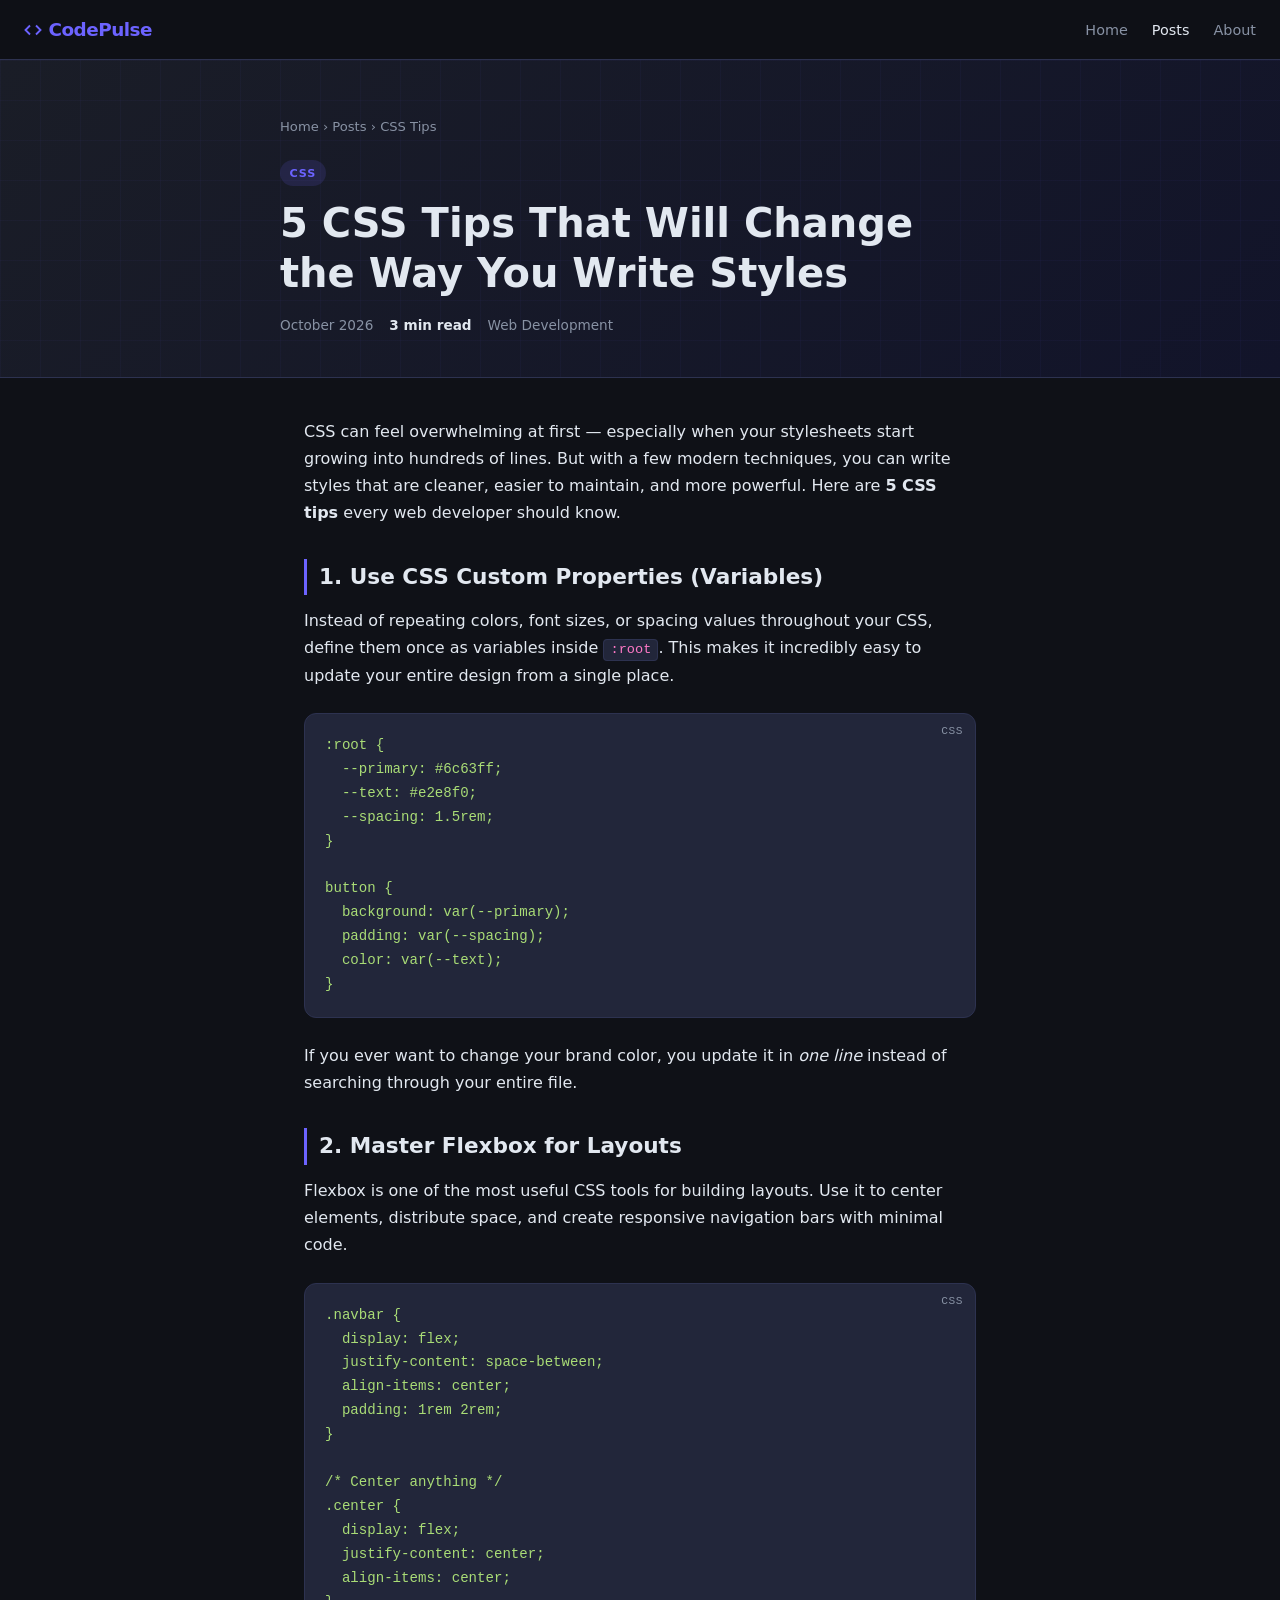
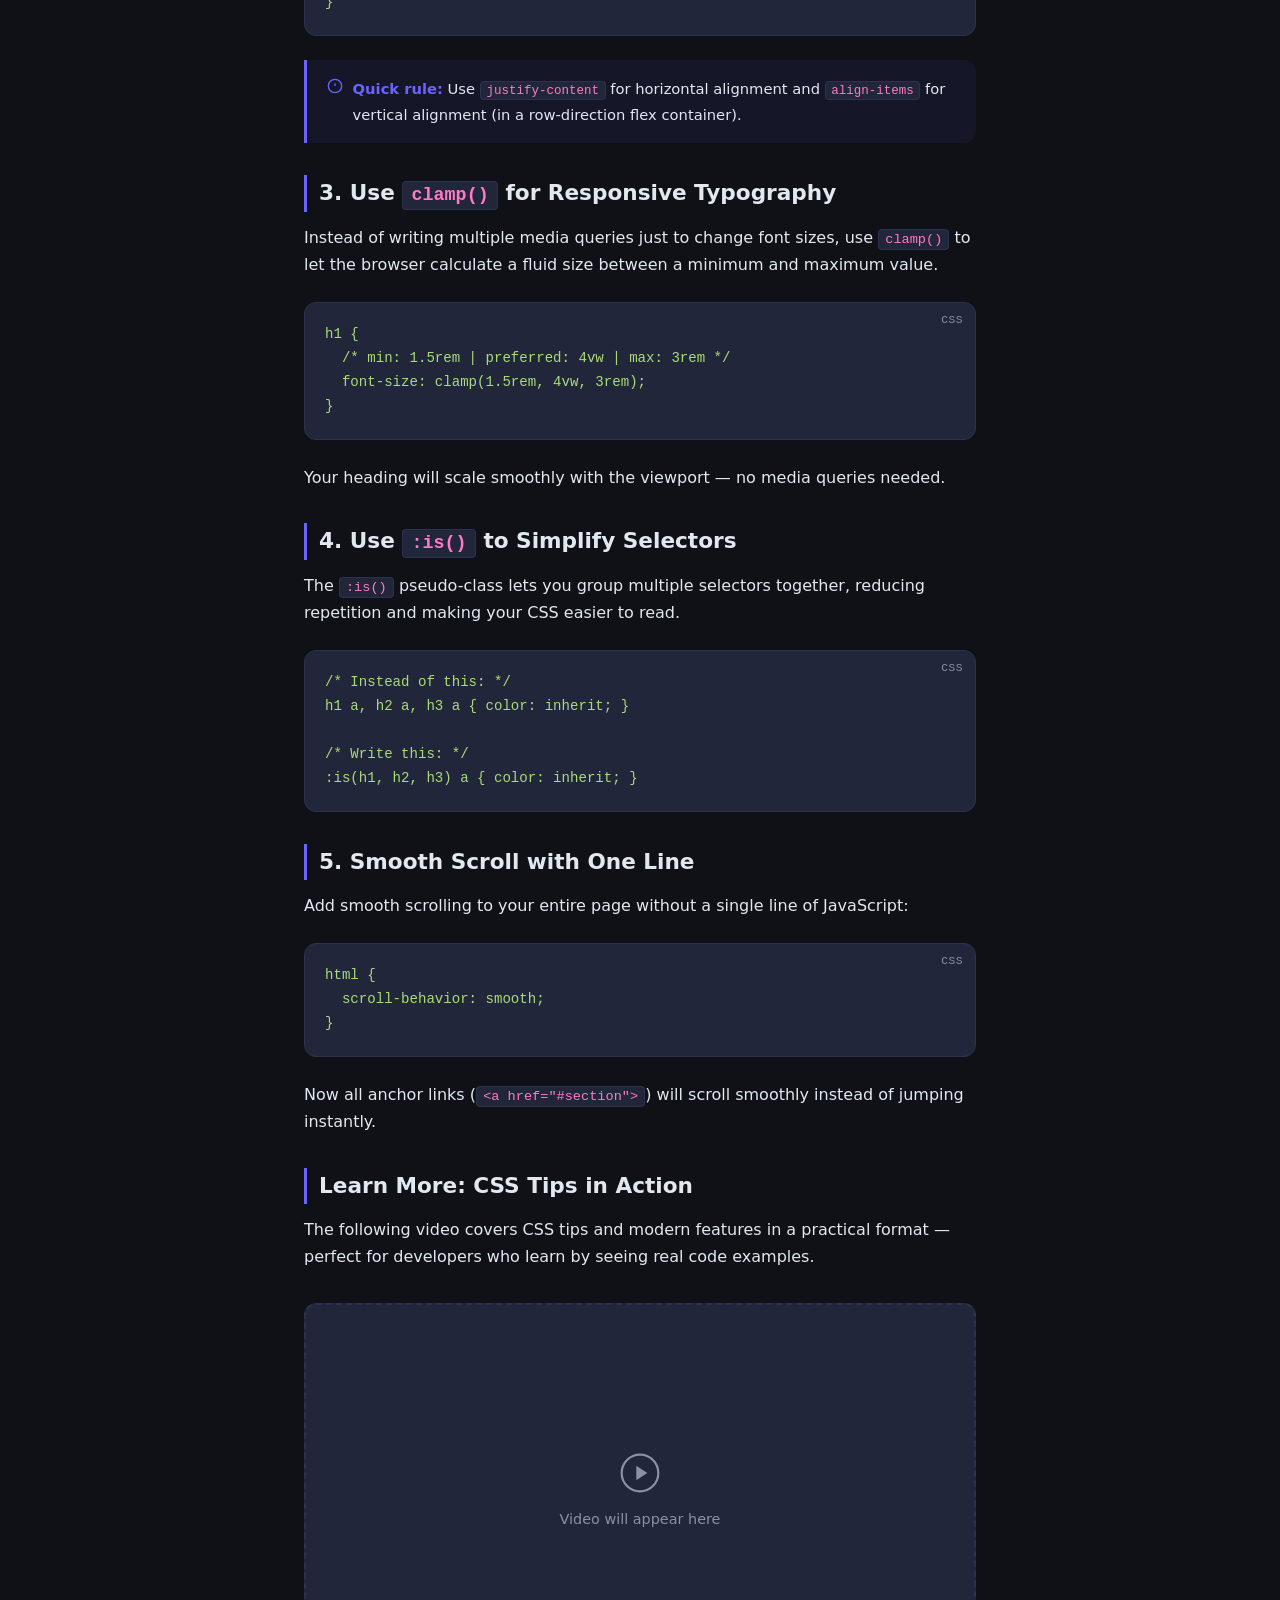
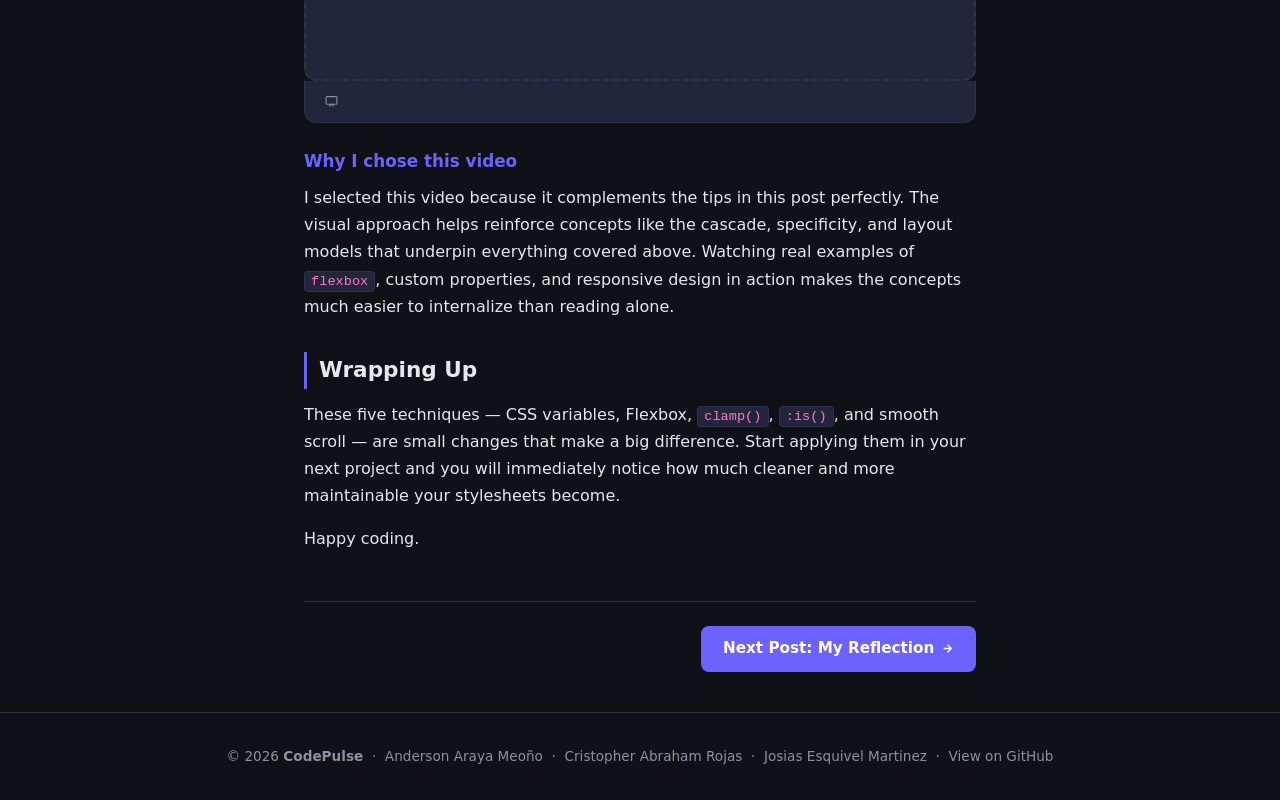
==== posts/post1.html @ 529e890e "Add files via upload" ====
<!DOCTYPE html>
<html lang="en">
<head>
  <meta charset="UTF-8" />
  <meta name="viewport" content="width=device-width, initial-scale=1.0" />
  <title>5 CSS Tips — CodePulse</title>
  <meta name="description" content="5 practical CSS tips that will make your stylesheets cleaner and more powerful." />
  <link rel="stylesheet" href="../css/style.css" />
  <link rel="icon" href="data:image/svg+xml,<svg xmlns='http://www.w3.org/2000/svg' viewBox='0 0 24 24' fill='none' stroke='%236c63ff' stroke-width='2'><polyline points='16 18 22 12 16 6'/><polyline points='8 6 2 12 8 18'/></svg>" />
</head>
<body>

  <!-- NAVBAR -->
  <nav>
    <a href="../index.html" class="nav-logo" style="text-decoration:none;">
      <svg width="18" height="18" viewBox="0 0 24 24" fill="none" stroke="currentColor" stroke-width="2.5">
        <polyline points="16 18 22 12 16 6"/><polyline points="8 6 2 12 8 18"/>
      </svg>
      CodePulse
    </a>
    <ul class="nav-links">
      <li><a href="../index.html">Home</a></li>
      <li><a href="post1.html" class="active">Posts</a></li>
      <li><a href="../about.html">About</a></li>
    </ul>
  </nav>

  <!-- POST HEADER -->
  <div class="post-header">
    <div style="max-width:720px;margin:0 auto;">
      <p class="breadcrumb"><a href="../index.html">Home</a> &rsaquo; <a href="../index.html">Posts</a> &rsaquo; CSS Tips</p>
      <span class="card-tag">CSS</span>
      <h1>5 CSS Tips That Will Change the Way You Write Styles</h1>
      <div class="post-meta">
        <span>October 2026</span>
        <span><strong>3 min read</strong></span>
        <span>Web Development</span>
      </div>
    </div>
  </div>

  <!-- POST CONTENT -->
  <article class="post-content">

    <p>
      CSS can feel overwhelming at first — especially when your stylesheets start growing into
      hundreds of lines. But with a few modern techniques, you can write styles that are cleaner,
      easier to maintain, and more powerful. Here are <strong>5 CSS tips</strong> every web
      developer should know.
    </p>

    <!-- TIP 1 -->
    <h2>1. Use CSS Custom Properties (Variables)</h2>
    <p>
      Instead of repeating colors, font sizes, or spacing values throughout your CSS, define them
      once as variables inside <code>:root</code>. This makes it incredibly easy to update your
      entire design from a single place.
    </p>
    <pre data-lang="css"><code>:root {
  --primary: #6c63ff;
  --text: #e2e8f0;
  --spacing: 1.5rem;
}

button {
  background: var(--primary);
  padding: var(--spacing);
  color: var(--text);
}</code></pre>
    <p>
      If you ever want to change your brand color, you update it in <em>one line</em> instead of
      searching through your entire file.
    </p>

    <!-- TIP 2 -->
    <h2>2. Master Flexbox for Layouts</h2>
    <p>
      Flexbox is one of the most useful CSS tools for building layouts. Use it to center elements,
      distribute space, and create responsive navigation bars with minimal code.
    </p>
    <pre data-lang="css"><code>.navbar {
  display: flex;
  justify-content: space-between;
  align-items: center;
  padding: 1rem 2rem;
}

/* Center anything */
.center {
  display: flex;
  justify-content: center;
  align-items: center;
}</code></pre>

    <div class="callout">
      <svg width="16" height="16" viewBox="0 0 24 24" fill="none" stroke="currentColor" stroke-width="2">
        <circle cx="12" cy="12" r="10"/><line x1="12" y1="8" x2="12" y2="12"/><line x1="12" y1="16" x2="12.01" y2="16"/>
      </svg>
      <div>
        <strong>Quick rule:</strong> Use <code>justify-content</code> for horizontal alignment
        and <code>align-items</code> for vertical alignment (in a row-direction flex container).
      </div>
    </div>

    <!-- TIP 3 -->
    <h2>3. Use <code>clamp()</code> for Responsive Typography</h2>
    <p>
      Instead of writing multiple media queries just to change font sizes, use <code>clamp()</code>
      to let the browser calculate a fluid size between a minimum and maximum value.
    </p>
    <pre data-lang="css"><code>h1 {
  /* min: 1.5rem | preferred: 4vw | max: 3rem */
  font-size: clamp(1.5rem, 4vw, 3rem);
}</code></pre>
    <p>
      Your heading will scale smoothly with the viewport — no media queries needed.
    </p>

    <!-- TIP 4 -->
    <h2>4. Use <code>:is()</code> to Simplify Selectors</h2>
    <p>
      The <code>:is()</code> pseudo-class lets you group multiple selectors together, reducing
      repetition and making your CSS easier to read.
    </p>
    <pre data-lang="css"><code>/* Instead of this: */
h1 a, h2 a, h3 a { color: inherit; }

/* Write this: */
:is(h1, h2, h3) a { color: inherit; }</code></pre>

    <!-- TIP 5 -->
    <h2>5. Smooth Scroll with One Line</h2>
    <p>
      Add smooth scrolling to your entire page without a single line of JavaScript:
    </p>
    <pre data-lang="css"><code>html {
  scroll-behavior: smooth;
}</code></pre>
    <p>
      Now all anchor links (<code>&lt;a href="#section"&gt;</code>) will scroll smoothly instead
      of jumping instantly.
    </p>

    <!-- VIDEO SECTION -->
    <h2>Learn More: CSS Tips in Action</h2>
    <p>
      The following video covers CSS tips and modern features in a practical format — perfect for
      developers who learn by seeing real code examples.
    </p>

    <!-- VIDEO: replace this block with your iframe when ready -->
    <div style="
      background: var(--card);
      border: 2px dashed var(--border);
      border-radius: var(--radius);
      aspect-ratio: 16/9;
      display: flex;
      flex-direction: column;
      align-items: center;
      justify-content: center;
      gap: 0.75rem;
      color: var(--muted);
      font-size: 0.9rem;
      margin: 2rem 0 0;
    ">
      <svg width="44" height="44" viewBox="0 0 24 24" fill="none" stroke="currentColor" stroke-width="1.2">
        <circle cx="12" cy="12" r="10"/>
        <polygon points="10 8 16 12 10 16 10 8" fill="currentColor" stroke="none"/>
      </svg>
      Video will appear here
    </div>
    <div class="video-caption">
      <svg width="13" height="13" viewBox="0 0 24 24" fill="none" stroke="currentColor" stroke-width="2">
        <rect x="2" y="3" width="20" height="14" rx="2" ry="2"/><polyline points="8 21 12 17 16 21"/>
      </svg>
      <!-- Write your video description here -->
    </div>

    <h3>Why I chose this video</h3>
    <p>
      I selected this video because it complements the tips in this post perfectly. The visual
      approach helps reinforce concepts like the cascade, specificity, and layout models that
      underpin everything covered above. Watching real examples of <code>flexbox</code>, custom
      properties, and responsive design in action makes the concepts much easier to internalize
      than reading alone.
    </p>

    <!-- CONCLUSION -->
    <h2>Wrapping Up</h2>
    <p>
      These five techniques — CSS variables, Flexbox, <code>clamp()</code>, <code>:is()</code>,
      and smooth scroll — are small changes that make a big difference. Start applying them in
      your next project and you will immediately notice how much cleaner and more maintainable
      your stylesheets become.
    </p>
    <p>
      Happy coding.
    </p>

    <!-- NAV BETWEEN POSTS -->
    <div style="display:flex;justify-content:flex-end;margin-top:3rem;padding-top:1.5rem;border-top:1px solid var(--border);">
      <a href="post2.html" class="btn">
        Next Post: My Reflection
        <svg width="13" height="13" viewBox="0 0 24 24" fill="none" stroke="currentColor" stroke-width="2.5"><path d="M5 12h14M12 5l7 7-7 7"/></svg>
      </a>
    </div>

  </article>

  <!-- FOOTER -->
  <footer>
    <p>
      &copy; 2026 <strong>CodePulse</strong> &nbsp;&middot;&nbsp;
      Anderson Araya Meoño &nbsp;&middot;&nbsp; Cristopher Abraham Rojas &nbsp;&middot;&nbsp; Josias Esquivel Martinez
      &nbsp;&middot;&nbsp; <a href="https://github.com">View on GitHub</a>
    </p>
  </footer>

</body>
</html>
---- css/style.css ----
/* ===== RESET & BASE ===== */
*, *::before, *::after { box-sizing: border-box; margin: 0; padding: 0; }

:root {
  --bg: #0f1117;
  --surface: #1a1d27;
  --card: #22263a;
  --accent: #6c63ff;
  --accent2: #ff6584;
  --text: #e2e8f0;
  --muted: #8892a4;
  --border: #2d3250;
  --radius: 12px;
  --font: 'Segoe UI', system-ui, sans-serif;
}

html { scroll-behavior: smooth; }

body {
  background: var(--bg);
  color: var(--text);
  font-family: var(--font);
  line-height: 1.7;
  min-height: 100vh;
}

a { color: var(--accent); text-decoration: none; }
a:hover { text-decoration: underline; }
img { max-width: 100%; }

/* ===== ANIMATIONS ===== */
@keyframes fadeUp {
  from { opacity: 0; transform: translateY(24px); }
  to   { opacity: 1; transform: translateY(0); }
}

@keyframes fadeIn {
  from { opacity: 0; }
  to   { opacity: 1; }
}

@keyframes pulse-ring {
  0%   { box-shadow: 0 0 0 0 rgba(108,99,255,0.35); }
  70%  { box-shadow: 0 0 0 14px rgba(108,99,255,0); }
  100% { box-shadow: 0 0 0 0 rgba(108,99,255,0); }
}

@keyframes float {
  0%, 100% { transform: translateY(0px); }
  50%       { transform: translateY(-8px); }
}

@keyframes shimmer {
  0%   { background-position: -400px 0; }
  100% { background-position: 400px 0; }
}

@keyframes spin-slow {
  from { transform: rotate(0deg); }
  to   { transform: rotate(360deg); }
}

@keyframes slideInLeft {
  from { opacity: 0; transform: translateX(-20px); }
  to   { opacity: 1; transform: translateX(0); }
}

@keyframes barGrow {
  from { width: 0; }
}

.anim-fade-up   { animation: fadeUp 0.6s ease both; }
.anim-fade-in   { animation: fadeIn 0.5s ease both; }
.anim-float     { animation: float 3.5s ease-in-out infinite; }

.delay-1 { animation-delay: 0.1s; }
.delay-2 { animation-delay: 0.2s; }
.delay-3 { animation-delay: 0.3s; }
.delay-4 { animation-delay: 0.4s; }
.delay-5 { animation-delay: 0.5s; }

/* ===== NAVBAR ===== */
nav {
  position: sticky;
  top: 0;
  z-index: 100;
  background: rgba(15,17,23,0.92);
  backdrop-filter: blur(12px);
  border-bottom: 1px solid var(--border);
  padding: 0 1.5rem;
  display: flex;
  align-items: center;
  justify-content: space-between;
  height: 60px;
}

.nav-logo {
  font-size: 1.15rem;
  font-weight: 700;
  color: var(--accent);
  letter-spacing: -0.5px;
  display: flex;
  align-items: center;
  gap: 0.4rem;
}

.nav-logo svg { flex-shrink: 0; }

.nav-links {
  display: flex;
  gap: 1.5rem;
  list-style: none;
}

.nav-links a {
  color: var(--muted);
  font-size: 0.9rem;
  font-weight: 500;
  transition: color 0.2s;
}

.nav-links a:hover,
.nav-links a.active { color: var(--text); text-decoration: none; }

/* ===== HERO ===== */
.hero {
  background: linear-gradient(135deg, #1a1d27 0%, #12142a 100%);
  border-bottom: 1px solid var(--border);
  padding: 5rem 1.5rem 4rem;
  text-align: center;
  position: relative;
  overflow: hidden;
}

/* decorative grid lines */
.hero::before {
  content: '';
  position: absolute;
  inset: 0;
  background-image:
    linear-gradient(rgba(108,99,255,0.05) 1px, transparent 1px),
    linear-gradient(90deg, rgba(108,99,255,0.05) 1px, transparent 1px);
  background-size: 40px 40px;
  pointer-events: none;
}

.hero-badge {
  display: inline-flex;
  align-items: center;
  gap: 0.4rem;
  background: rgba(108,99,255,0.12);
  border: 1px solid rgba(108,99,255,0.35);
  color: var(--accent);
  font-size: 0.75rem;
  font-weight: 600;
  letter-spacing: 1px;
  text-transform: uppercase;
  padding: 0.3rem 0.85rem;
  border-radius: 100px;
  margin-bottom: 1.4rem;
  animation: fadeUp 0.5s ease both;
}

.hero h1 {
  font-size: clamp(2rem, 5vw, 3.2rem);
  font-weight: 800;
  line-height: 1.2;
  margin-bottom: 1rem;
  animation: fadeUp 0.6s ease 0.1s both;
}

.hero h1 span { color: var(--accent); }

.hero p {
  color: var(--muted);
  font-size: 1.05rem;
  max-width: 520px;
  margin: 0 auto 2rem;
  animation: fadeUp 0.6s ease 0.2s both;
}

.hero-btns {
  display: flex;
  gap: 0.75rem;
  justify-content: center;
  flex-wrap: wrap;
  animation: fadeUp 0.6s ease 0.3s both;
}

.btn {
  display: inline-flex;
  align-items: center;
  gap: 0.4rem;
  background: var(--accent);
  color: #fff;
  padding: 0.65rem 1.4rem;
  border-radius: 8px;
  font-weight: 600;
  font-size: 0.95rem;
  transition: opacity 0.2s, transform 0.2s;
}

.btn:hover { opacity: 0.88; transform: translateY(-2px); text-decoration: none; }

.btn-outline {
  background: transparent;
  border: 1.5px solid var(--accent);
  color: var(--accent);
}

/* ===== HERO VISUAL ===== */
.hero-visual {
  margin: 3rem auto 0;
  max-width: 480px;
  animation: fadeUp 0.7s ease 0.4s both;
}

.code-window {
  background: #1e2235;
  border: 1px solid var(--border);
  border-radius: 14px;
  overflow: hidden;
  text-align: left;
  box-shadow: 0 24px 60px rgba(0,0,0,0.45);
}

.code-window-bar {
  background: #161929;
  padding: 0.65rem 1rem;
  display: flex;
  align-items: center;
  gap: 0.45rem;
  border-bottom: 1px solid var(--border);
}

.code-dot {
  width: 10px; height: 10px;
  border-radius: 50%;
}

.code-dot-r { background: #ff5f57; }
.code-dot-y { background: #febc2e; }
.code-dot-g { background: #28c840; }

.code-filename {
  margin-left: auto;
  font-size: 0.72rem;
  color: var(--muted);
  font-family: monospace;
}

.code-body {
  padding: 1.25rem 1.5rem;
  font-family: 'Courier New', monospace;
  font-size: 0.82rem;
  line-height: 1.8;
}

.c-kw  { color: #c792ea; }
.c-fn  { color: #82aaff; }
.c-str { color: #c3e88d; }
.c-val { color: #f78c6c; }
.c-cm  { color: #546e7a; }
.c-prop{ color: #89ddff; }

/* ===== MAIN LAYOUT ===== */
.container {
  max-width: 900px;
  margin: 0 auto;
  padding: 3rem 1.5rem;
}

.section-title {
  font-size: 1.5rem;
  font-weight: 700;
  margin-bottom: 0.3rem;
}

.section-sub {
  color: var(--muted);
  font-size: 0.9rem;
  margin-bottom: 2rem;
}

/* ===== CARDS ===== */
.cards-grid {
  display: grid;
  grid-template-columns: repeat(auto-fill, minmax(270px, 1fr));
  gap: 1.25rem;
}

.card {
  background: var(--card);
  border: 1px solid var(--border);
  border-radius: var(--radius);
  padding: 1.5rem;
  transition: transform 0.25s, border-color 0.25s, box-shadow 0.25s;
}

.card:hover {
  transform: translateY(-4px);
  border-color: var(--accent);
  box-shadow: 0 8px 30px rgba(108,99,255,0.12);
}

.card-icon {
  width: 40px; height: 40px;
  background: rgba(108,99,255,0.1);
  border-radius: 10px;
  display: flex;
  align-items: center;
  justify-content: center;
  margin-bottom: 1rem;
  color: var(--accent);
}

.card-tag {
  display: inline-block;
  background: rgba(108,99,255,0.14);
  color: var(--accent);
  font-size: 0.7rem;
  font-weight: 700;
  letter-spacing: 0.8px;
  text-transform: uppercase;
  padding: 0.2rem 0.6rem;
  border-radius: 100px;
  margin-bottom: 0.75rem;
}

.card h3 {
  font-size: 1.05rem;
  font-weight: 700;
  margin-bottom: 0.5rem;
  line-height: 1.35;
}

.card p {
  color: var(--muted);
  font-size: 0.88rem;
  margin-bottom: 1rem;
}

.card-meta {
  display: flex;
  align-items: center;
  gap: 0.5rem;
  color: var(--muted);
  font-size: 0.78rem;
}

.card-meta span::before { content: "·"; margin-right: 0.5rem; }
.card-meta span:first-child::before { display: none; }

/* ===== FEATURED ===== */
.featured {
  background: linear-gradient(135deg, var(--card) 0%, #1e2140 100%);
  border: 1px solid var(--accent);
  border-radius: var(--radius);
  padding: 2rem;
  margin-bottom: 2.5rem;
  display: grid;
  grid-template-columns: 1fr auto;
  gap: 1.5rem;
  align-items: center;
  position: relative;
  overflow: hidden;
  animation: fadeUp 0.6s ease both;
}

.featured::after {
  content: '';
  position: absolute;
  top: -40px; right: -40px;
  width: 160px; height: 160px;
  background: radial-gradient(circle, rgba(108,99,255,0.12) 0%, transparent 70%);
  pointer-events: none;
}

.featured-label {
  display: flex;
  align-items: center;
  gap: 0.4rem;
  color: var(--accent2);
  font-size: 0.75rem;
  font-weight: 700;
  letter-spacing: 1px;
  text-transform: uppercase;
  margin-bottom: 0.6rem;
}

.featured h2 { font-size: 1.4rem; margin-bottom: 0.5rem; }
.featured p  { color: var(--muted); font-size: 0.9rem; }

.featured-icon {
  width: 80px; height: 80px;
  background: rgba(108,99,255,0.1);
  border-radius: 50%;
  display: flex;
  align-items: center;
  justify-content: center;
  color: var(--accent);
  flex-shrink: 0;
  animation: float 3.5s ease-in-out infinite;
}

/* ===== STATS BAR (index) ===== */
.stats-bar {
  display: grid;
  grid-template-columns: repeat(3, 1fr);
  gap: 1px;
  background: var(--border);
  border: 1px solid var(--border);
  border-radius: var(--radius);
  overflow: hidden;
  margin-bottom: 2.5rem;
  animation: fadeUp 0.6s ease 0.15s both;
}

.stat-item {
  background: var(--card);
  padding: 1.25rem;
  text-align: center;
}

.stat-num {
  font-size: 1.8rem;
  font-weight: 800;
  color: var(--accent);
  line-height: 1;
}

.stat-label {
  color: var(--muted);
  font-size: 0.78rem;
  margin-top: 0.25rem;
}

/* ===== POST HEADER ===== */
.post-header {
  background: linear-gradient(135deg, #1a1d27 0%, #12142a 100%);
  border-bottom: 1px solid var(--border);
  padding: 3.5rem 1.5rem 2.5rem;
  position: relative;
  overflow: hidden;
}

.post-header::before {
  content: '';
  position: absolute;
  inset: 0;
  background-image:
    linear-gradient(rgba(108,99,255,0.04) 1px, transparent 1px),
    linear-gradient(90deg, rgba(108,99,255,0.04) 1px, transparent 1px);
  background-size: 40px 40px;
  pointer-events: none;
}

.post-header .breadcrumb {
  color: var(--muted);
  font-size: 0.82rem;
  margin-bottom: 1.2rem;
  animation: fadeIn 0.4s ease both;
}

.post-header .breadcrumb a { color: var(--muted); }
.post-header .breadcrumb a:hover { color: var(--text); }

.post-header h1 {
  font-size: clamp(1.6rem, 4vw, 2.5rem);
  font-weight: 800;
  line-height: 1.25;
  max-width: 720px;
  margin-bottom: 1rem;
  animation: fadeUp 0.5s ease 0.1s both;
}

.post-meta {
  display: flex;
  flex-wrap: wrap;
  gap: 1rem;
  color: var(--muted);
  font-size: 0.85rem;
  animation: fadeUp 0.5s ease 0.2s both;
}

.post-meta strong { color: var(--text); }

/* ===== POST CONTENT ===== */
.post-content {
  max-width: 720px;
  margin: 0 auto;
  padding: 2.5rem 1.5rem;
  animation: fadeUp 0.6s ease 0.25s both;
}

.post-content h2 {
  font-size: 1.35rem;
  font-weight: 700;
  margin: 2rem 0 0.75rem;
  padding-left: 0.75rem;
  border-left: 3px solid var(--accent);
}

.post-content h3 {
  font-size: 1.05rem;
  font-weight: 600;
  margin: 1.5rem 0 0.5rem;
  color: var(--accent);
}

.post-content p { margin-bottom: 1rem; }

.post-content ul, .post-content ol {
  padding-left: 1.5rem;
  margin-bottom: 1rem;
}

.post-content li { margin-bottom: 0.35rem; }

.post-content code {
  background: var(--card);
  border: 1px solid var(--border);
  color: #ff79c6;
  font-family: 'Courier New', monospace;
  font-size: 0.85em;
  padding: 0.15em 0.45em;
  border-radius: 4px;
}

.post-content pre {
  background: var(--card);
  border: 1px solid var(--border);
  border-radius: var(--radius);
  padding: 1.25rem;
  overflow-x: auto;
  margin: 1.5rem 0;
  position: relative;
}

.post-content pre::before {
  content: attr(data-lang);
  position: absolute;
  top: 0.5rem; right: 0.75rem;
  font-size: 0.7rem;
  color: var(--muted);
  font-family: monospace;
  text-transform: uppercase;
  letter-spacing: 0.5px;
}

.post-content pre code {
  background: none;
  border: none;
  padding: 0;
  font-size: 0.88rem;
  color: #a9dc76;
}

/* ===== SKILL BARS ===== */
.skill-bar-wrap { margin-bottom: 0.9rem; }
.skill-bar-label {
  display: flex;
  justify-content: space-between;
  font-size: 0.82rem;
  color: var(--muted);
  margin-bottom: 0.35rem;
}
.skill-bar-track {
  height: 6px;
  background: var(--border);
  border-radius: 100px;
  overflow: hidden;
}
.skill-bar-fill {
  height: 100%;
  border-radius: 100px;
  background: linear-gradient(90deg, var(--accent), #9c8fff);
  animation: barGrow 1s ease 0.5s both;
}

/* ===== VIDEO EMBED ===== */
.video-wrap {
  margin: 2rem 0 0;
  border-radius: var(--radius);
  overflow: hidden;
  border: 1px solid var(--border);
  aspect-ratio: 16/9;
}

.video-wrap iframe {
  width: 100%;
  height: 100%;
  display: block;
}

.video-caption {
  background: var(--card);
  border: 1px solid var(--border);
  border-top: none;
  border-radius: 0 0 var(--radius) var(--radius);
  padding: 0.9rem 1.25rem;
  font-size: 0.85rem;
  color: var(--muted);
  font-style: italic;
  display: flex;
  align-items: center;
  gap: 0.5rem;
}

/* ===== CALLOUT ===== */
.callout {
  background: rgba(108,99,255,0.08);
  border-left: 3px solid var(--accent);
  border-radius: 0 var(--radius) var(--radius) 0;
  padding: 1rem 1.25rem;
  margin: 1.5rem 0;
  font-size: 0.92rem;
  display: flex;
  gap: 0.6rem;
  align-items: flex-start;
}

.callout svg { flex-shrink: 0; margin-top: 2px; color: var(--accent); }
.callout strong { color: var(--accent); }

/* ===== ABOUT PAGE ===== */
.about-hero {
  background: linear-gradient(135deg, #1a1d27 0%, #12142a 100%);
  border-bottom: 1px solid var(--border);
  padding: 4rem 1.5rem 3rem;
  text-align: center;
  position: relative;
  overflow: hidden;
}

.about-hero::before {
  content: '';
  position: absolute;
  inset: 0;
  background-image:
    linear-gradient(rgba(108,99,255,0.04) 1px, transparent 1px),
    linear-gradient(90deg, rgba(108,99,255,0.04) 1px, transparent 1px);
  background-size: 40px 40px;
  pointer-events: none;
}

.authors-grid {
  display: grid;
  grid-template-columns: repeat(auto-fill, minmax(240px, 1fr));
  gap: 1.25rem;
  margin-top: 2.5rem;
}

.author-card {
  background: var(--card);
  border: 1px solid var(--border);
  border-radius: var(--radius);
  padding: 1.75rem 1.5rem;
  text-align: center;
  transition: transform 0.25s, border-color 0.25s, box-shadow 0.25s;
}

.author-card:hover {
  transform: translateY(-4px);
  border-color: var(--accent);
  box-shadow: 0 8px 30px rgba(108,99,255,0.12);
}

.author-avatar {
  width: 72px; height: 72px;
  border-radius: 50%;
  background: linear-gradient(135deg, var(--accent) 0%, var(--accent2) 100%);
  display: flex;
  align-items: center;
  justify-content: center;
  margin: 0 auto 1rem;
  color: #fff;
  font-size: 1.6rem;
  font-weight: 800;
  animation: pulse-ring 2.5s ease-out infinite;
}

.author-name {
  font-size: 1rem;
  font-weight: 700;
  margin-bottom: 0.25rem;
}

.author-role {
  color: var(--accent);
  font-size: 0.8rem;
  font-weight: 600;
  margin-bottom: 0.75rem;
}

.skills-list {
  display: flex;
  flex-wrap: wrap;
  gap: 0.45rem;
  justify-content: center;
  margin-top: 0.75rem;
}

.skill-tag {
  background: rgba(108,99,255,0.1);
  border: 1px solid rgba(108,99,255,0.2);
  color: var(--text);
  font-size: 0.75rem;
  padding: 0.25rem 0.65rem;
  border-radius: 100px;
}

/* ===== COMMENTS ===== */
.comment-card {
  background: var(--card);
  border: 1px solid var(--border);
  border-radius: var(--radius);
  padding: 1.25rem 1.25rem 1.25rem 1rem;
  display: flex;
  gap: 1rem;
  transition: border-color 0.2s;
}

.comment-card:hover { border-color: rgba(108,99,255,0.3); }

.comment-avatar {
  width: 40px; height: 40px;
  border-radius: 50%;
  background: linear-gradient(135deg, var(--accent) 0%, var(--accent2) 100%);
  display: flex;
  align-items: center;
  justify-content: center;
  color: #fff;
  font-size: 0.85rem;
  font-weight: 700;
  flex-shrink: 0;
}

.comment-body { flex: 1; }

.comment-header {
  display: flex;
  justify-content: space-between;
  align-items: baseline;
  margin-bottom: 0.4rem;
}

.comment-name { font-weight: 600; font-size: 0.92rem; }
.comment-date { color: var(--muted); font-size: 0.78rem; }
.comment-text { color: var(--muted); font-size: 0.88rem; line-height: 1.55; }

/* ===== FOOTER ===== */
footer {
  border-top: 1px solid var(--border);
  padding: 2rem 1.5rem;
  text-align: center;
  color: var(--muted);
  font-size: 0.85rem;
}

footer a { color: var(--muted); }
footer a:hover { color: var(--text); }

/* ===== RESPONSIVE ===== */
@media (max-width: 640px) {
  .featured   { grid-template-columns: 1fr; }
  .stats-bar  { grid-template-columns: repeat(3, 1fr); }
  .nav-links  { gap: 1rem; }
  .featured-icon { display: none; }
}
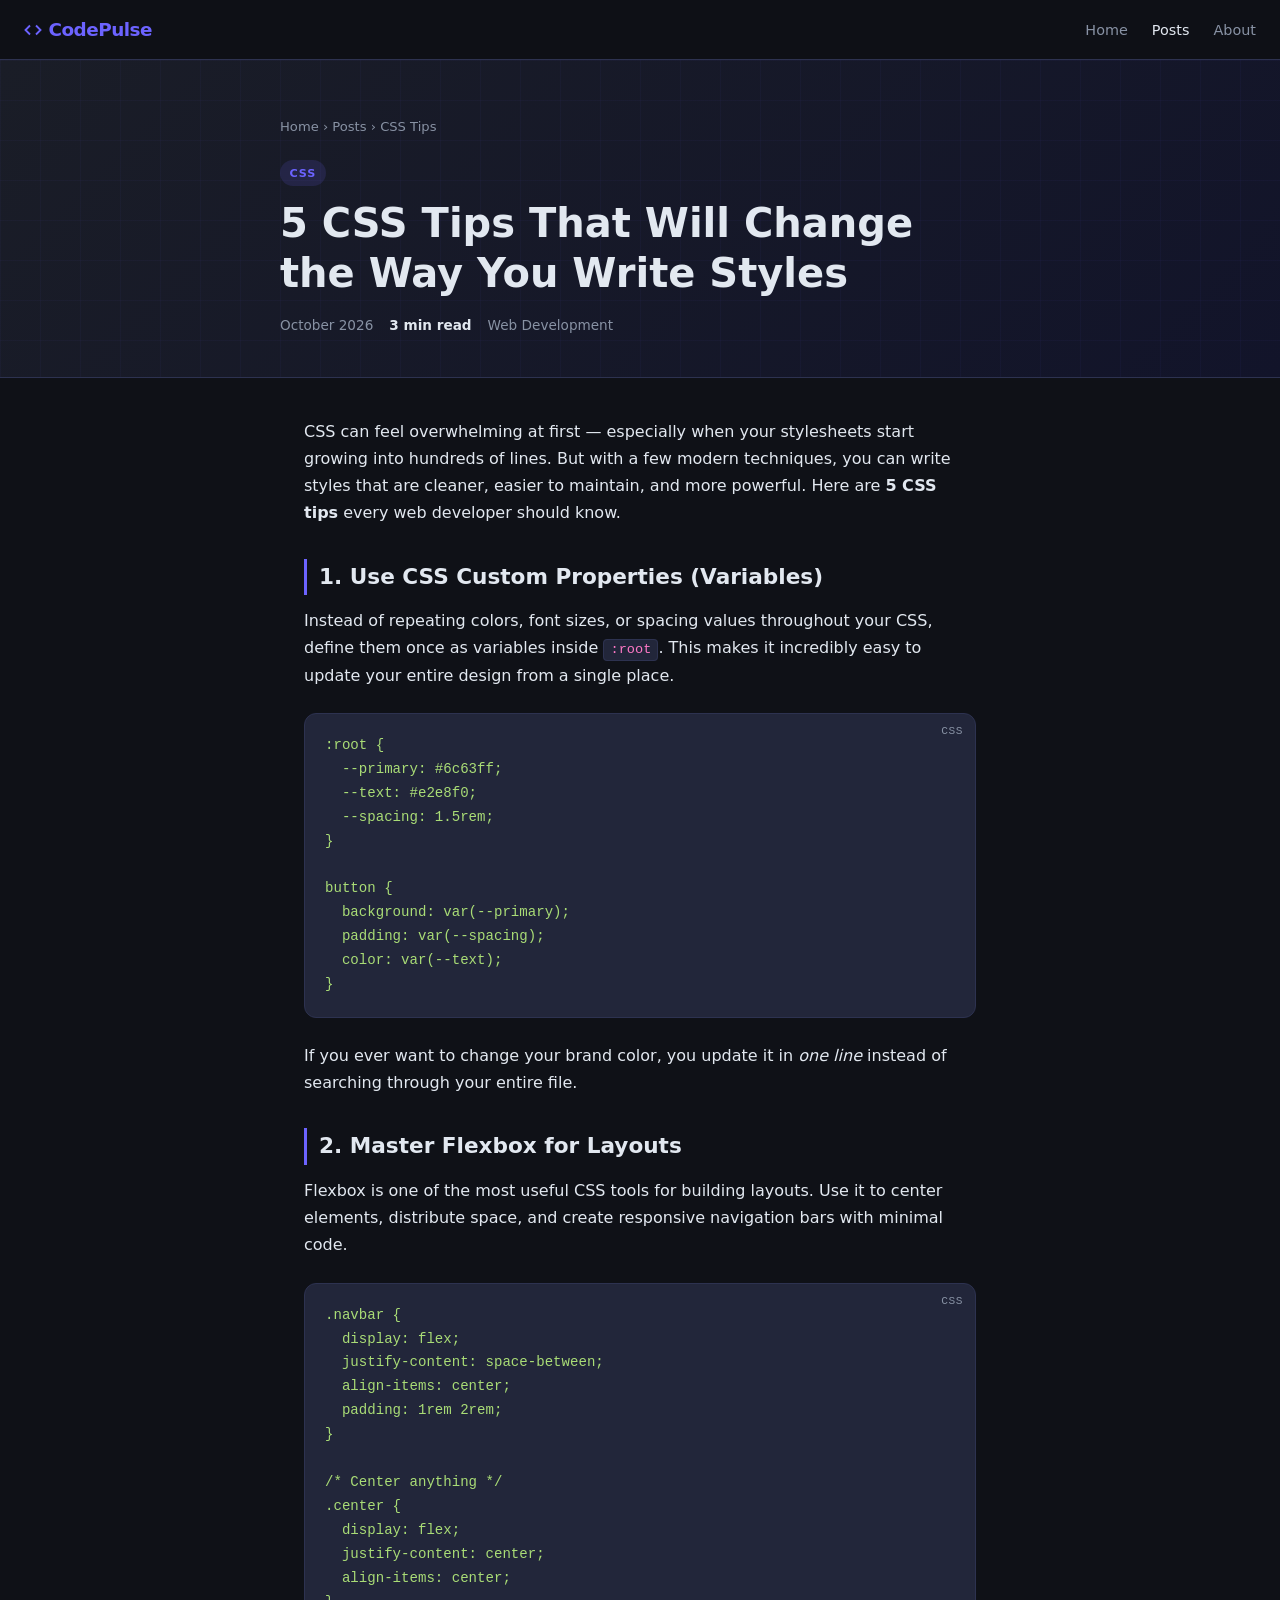
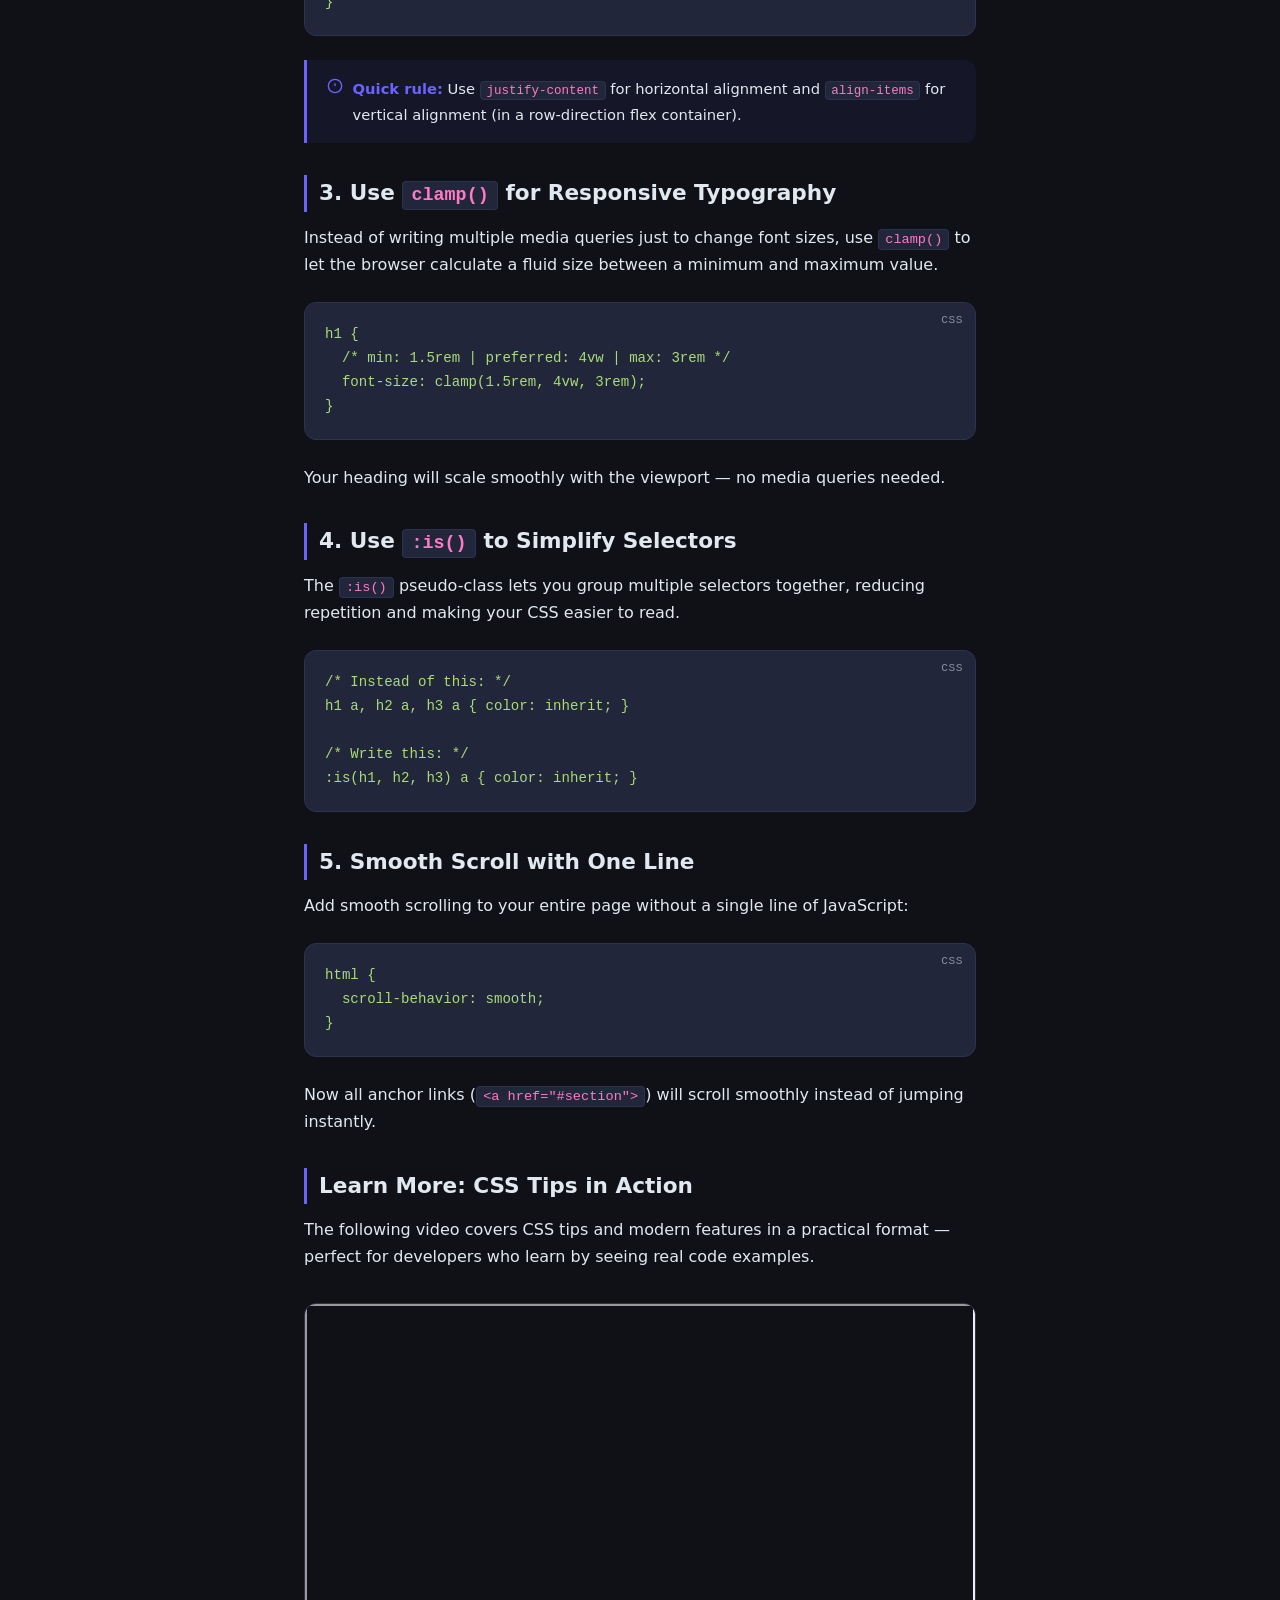
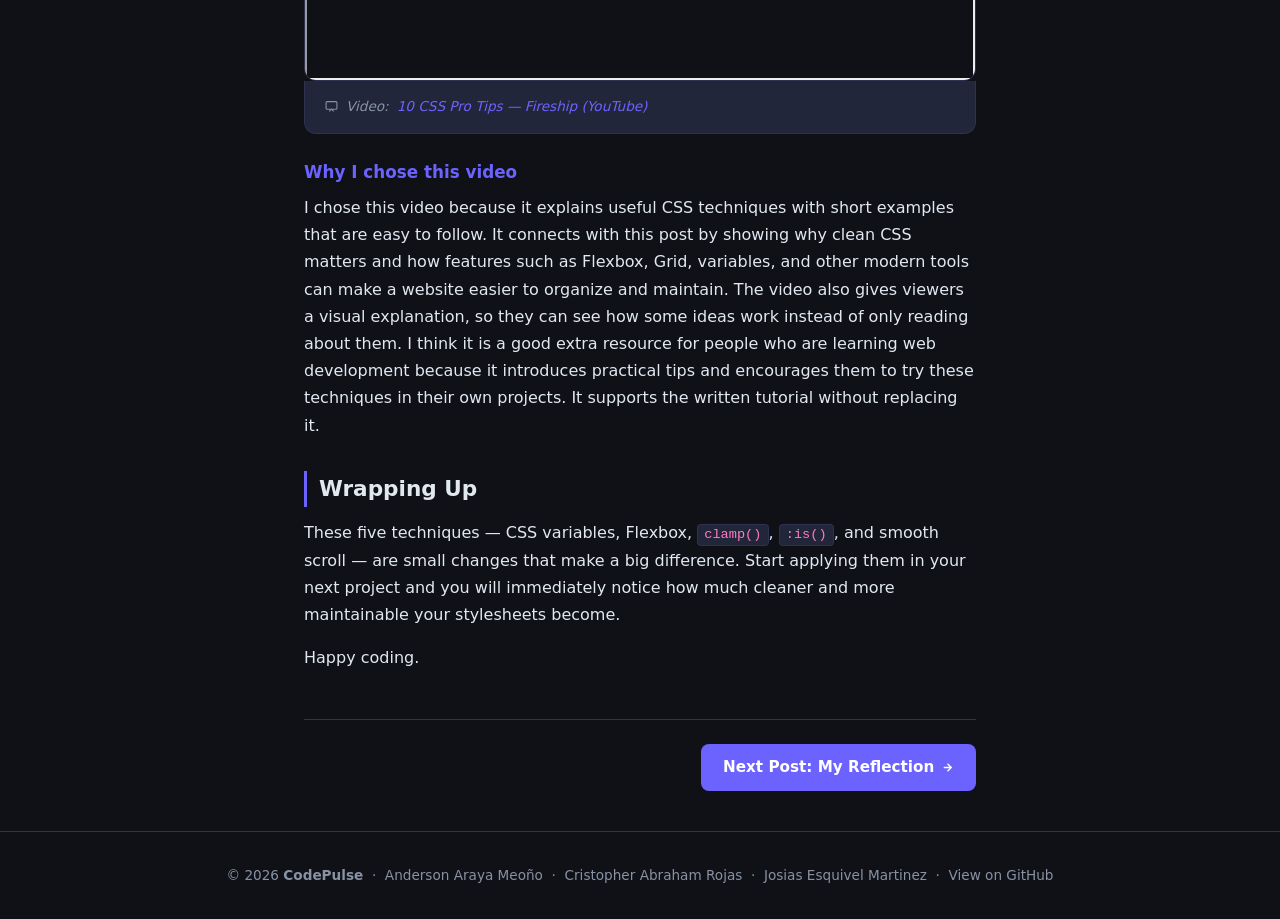
==== commit 865d9de7: "Add files via upload" ====
--- a/posts/post1.html
+++ b/posts/post1.html
@@ -148,41 +148,27 @@
       developers who learn by seeing real code examples.
     </p>
 
-    <!-- VIDEO: replace this block with your iframe when ready -->
-    <div style="
-      background: var(--card);
-      border: 2px dashed var(--border);
-      border-radius: var(--radius);
-      aspect-ratio: 16/9;
-      display: flex;
-      flex-direction: column;
-      align-items: center;
-      justify-content: center;
-      gap: 0.75rem;
-      color: var(--muted);
-      font-size: 0.9rem;
-      margin: 2rem 0 0;
-    ">
-      <svg width="44" height="44" viewBox="0 0 24 24" fill="none" stroke="currentColor" stroke-width="1.2">
-        <circle cx="12" cy="12" r="10"/>
-        <polygon points="10 8 16 12 10 16 10 8" fill="currentColor" stroke="none"/>
-      </svg>
-      Video will appear here
+    <!-- EMBEDDED VIDEO -->
+    <div class="video-wrap">
+      <iframe
+        src="https://www.youtube-nocookie.com/embed/Qhaz36TZG5Y"
+        title="10 CSS Pro Tips - Fireship"
+        loading="lazy"
+        referrerpolicy="strict-origin-when-cross-origin"
+        allow="accelerometer; autoplay; clipboard-write; encrypted-media; gyroscope; picture-in-picture; web-share"
+        allowfullscreen>
+      </iframe>
     </div>
     <div class="video-caption">
       <svg width="13" height="13" viewBox="0 0 24 24" fill="none" stroke="currentColor" stroke-width="2">
         <rect x="2" y="3" width="20" height="14" rx="2" ry="2"/><polyline points="8 21 12 17 16 21"/>
       </svg>
-      <!-- Write your video description here -->
+      Video: <a href="https://www.youtube.com/watch?v=Qhaz36TZG5Y" target="_blank" rel="noopener noreferrer">10 CSS Pro Tips — Fireship (YouTube)</a>
     </div>
 
     <h3>Why I chose this video</h3>
     <p>
-      I selected this video because it complements the tips in this post perfectly. The visual
-      approach helps reinforce concepts like the cascade, specificity, and layout models that
-      underpin everything covered above. Watching real examples of <code>flexbox</code>, custom
-      properties, and responsive design in action makes the concepts much easier to internalize
-      than reading alone.
+      I chose this video because it explains useful CSS techniques with short examples that are easy to follow. It connects with this post by showing why clean CSS matters and how features such as Flexbox, Grid, variables, and other modern tools can make a website easier to organize and maintain. The video also gives viewers a visual explanation, so they can see how some ideas work instead of only reading about them. I think it is a good extra resource for people who are learning web development because it introduces practical tips and encourages them to try these techniques in their own projects. It supports the written tutorial without replacing it.
     </p>
 
     <!-- CONCLUSION -->
